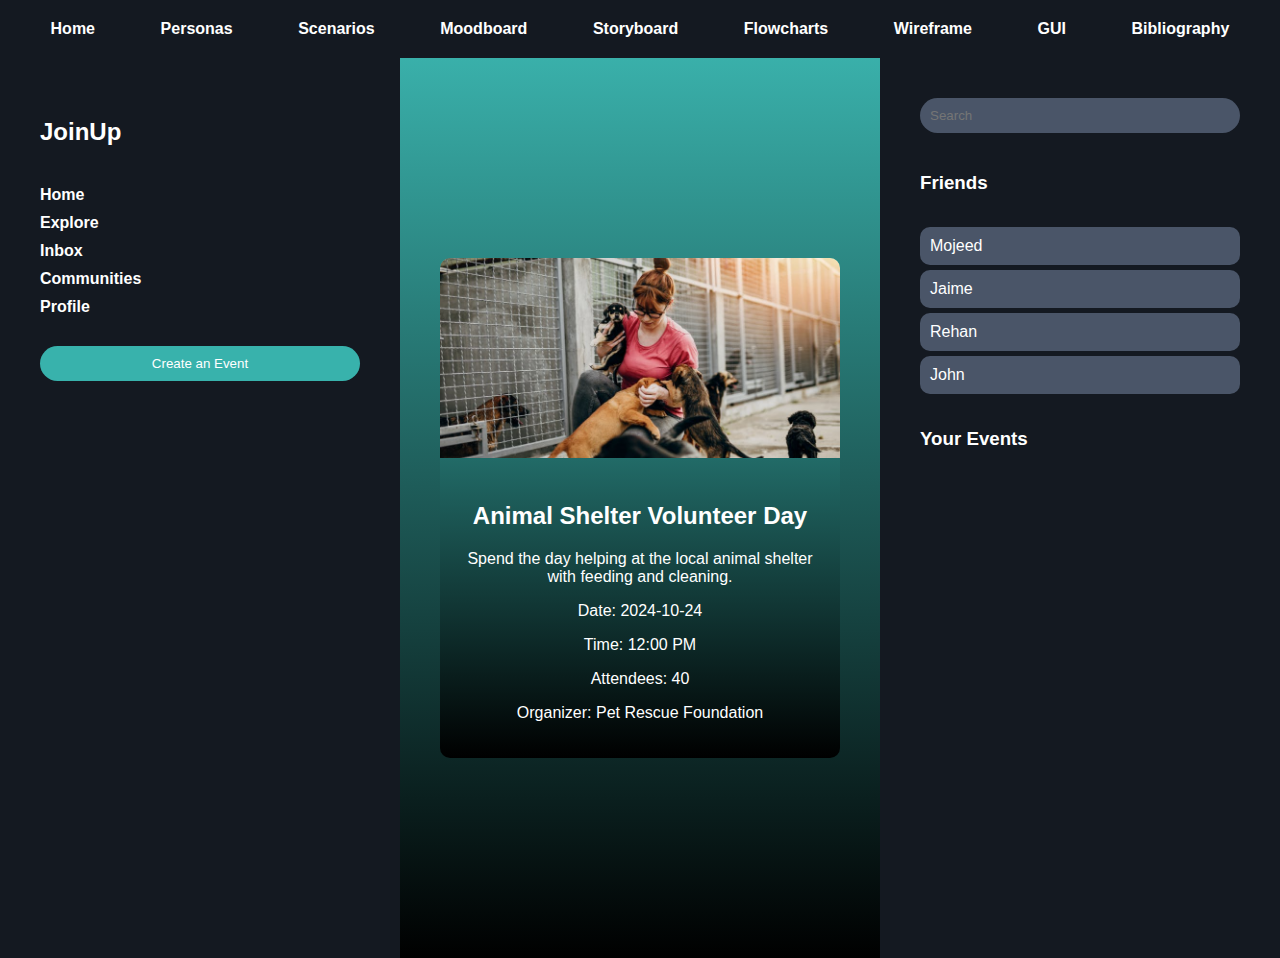
==== index.html @ 07822eeb "Added index file" ====
<!DOCTYPE html>
<html lang="en">
<head>
  <meta charset="UTF-8">
  <meta name="viewport" content="width=device-width, initial-scale=1.0">
  <title>JoinUp</title>
  <link rel="icon" href="handshake.svg" type="image/svg">
  <link rel="stylesheet" href="styles.css">
</head>
<body>
    <div>
        <nav class="navi">
          <a href="index.html" class="nav-item">Home</a>
          <a href="personage.png" target="_blank" class="nav-item">Personas</a>
          <a href="scenario.png" target="_blank" class="nav-item">Scenarios</a>
          <a href="Moodboard.jpg" target="_blank" class="nav-item">Moodboard</a>
          <a href="JoinUpStoryboard.png" target="_blank" class="nav-item">Storyboard</a>
          <a href="#" class="nav-item">Flowcharts</a>
          <a href="#" class="nav-item">Wireframe</a>
          <a href="#" class="nav-item">GUI</a>
          <a href="#" class="nav-item">Bibliography</a>
        </nav>
      </div>
      
  <div class="container">
    <!-- Left Sidebar -->
    <div class="sidebar">
      <h2>JoinUp</h2>
      <nav>
        <a href="#" class="nav-item">Home</a>
        <a href="#" class="nav-item">Explore</a>
        <a href="#" class="nav-item">Inbox</a>
        <a href="#" class="nav-item">Communities</a>
        <a href="#" class="nav-item">Profile</a>
      </nav>
      <button id="create-event-button" class="create-event-btn">Create an Event</button>

    </div>

    <!-- Main Content -->
    <div class="main-content">
        
      <div class="card" id="event-card">
        <img id="event-image" src="/animalShelter.png" alt="Event Image">
        <div class="card-content">
          <h2 id="event-title">Event Title</h2>
          <p id="event-description">Event Description</p>
          <p>Date: <span id="event-date"></span></p>
          <p>Time: <span id="event-time"></span></p>
          <p>Attendees: <span id="event-attendees"></span></p>
          <p>Organizer: <span id="event-organizer"></span></p>
        </div>
      </div>
    </div>

    <!-- Right Sidebar -->
<div class="sidebar">
    <input type="text" class="search-bar" placeholder="Search">
    <h3>Friends</h3>
    <div class="friend-list">
      <div class="friend-item">Mojeed</div>
      <div class="friend-item">Jaime</div>
      <div class="friend-item">Rehan</div>
      <div class="friend-item">John</div>
    </div>
    <h3>Your Events</h3>
    <div class="user-event" id="your-events-list">
      <!-- Events will be added here -->
    </div>
  </div>
  
  <script src="script.js"></script>
</body>
</html>
---- styles.css ----
* {
    box-sizing: border-box;
  }
  body, html {
    margin: 0;
    font-family: Arial, sans-serif;
    color: white;
    background-image: linear-gradient(#3dbbb5, black);
  }
  .container {
    display: flex;
    height: 100vh;
  }
  .sidebar {
    width: 400px;
    padding: 40px;
    background-color: #141921;
    display: flex;
    flex-direction: column;
  }
  .sidebar h2 {
    font-size: 24px;
    margin-bottom: 30px;
  }
  .nav-item {
    margin: 10px 0;
    color: #a0aec0;
    text-decoration: none;
    display: block;
  }
  .create-event-btn {
    background-color: #38b2ac;
    color: white;
    padding: 10px;
    border: none;
    border-radius: 20px;
    margin-top: 20px;
  }
  .main-content {
    flex: 1;
    display: flex;
    align-items: center;
    justify-content: center;
  }
  .card {
    width: 400px;
    background-image: linear-gradient(#38b2ac, black);
    border-radius: 10px;
    overflow: hidden;
    text-align: center;
    position: relative;
    transition: transform 0.5s ease, opacity 0.5s ease;
  }

  .card.swipe-left {
    transform: translateX(-100%);
    opacity: 0;
  }
  
  .card.swipe-right {
    transform: translateX(100%);
    opacity: 0;
  }
  
  .card.reset {
    transform: translateX(0);
    opacity: 1;
  }
  .card img {
    width: 100%;
    height: 200px;
    object-fit: cover;
  }
  .card-content {
    padding: 20px;
  }
  .search-bar {
    width: 100%;
    padding: 10px;
    border-radius: 20px;
    background-color: #4a5568;
    border: none;
    color: #a0aec0;
    margin-bottom: 20px;
  }
  .friend-list, .user-event {
    margin: 10px 0;
  }
  .friend-item {
    background-color: #4a5568;
    padding: 10px;
    margin: 5px 0;
    border-radius: 10px;
  }
  .user-event {
    margin: 10px 0;
    color: #a0aec0;
  }
  .user-event-item {
    background-color: #4a5568;
    padding: 10px;
    margin: 5px 0;
    border-radius: 10px;
  }
  
  .navi {
    display: flex;
    justify-content: space-evenly; /* Centers the links horizontally */
    gap: 25px; /* Adds space between each link */
    background-color: #141921; /* Optional: background color for the navbar */
    padding: 10px; /* Optional: padding around the navbar */
  }
  
  .nav-item {
    text-decoration: none;
    color: white;
    font-weight: bold;
  }
  
  .nav-item:hover {
    color: #38b2ac; /* Optional: color change on hover */
  }
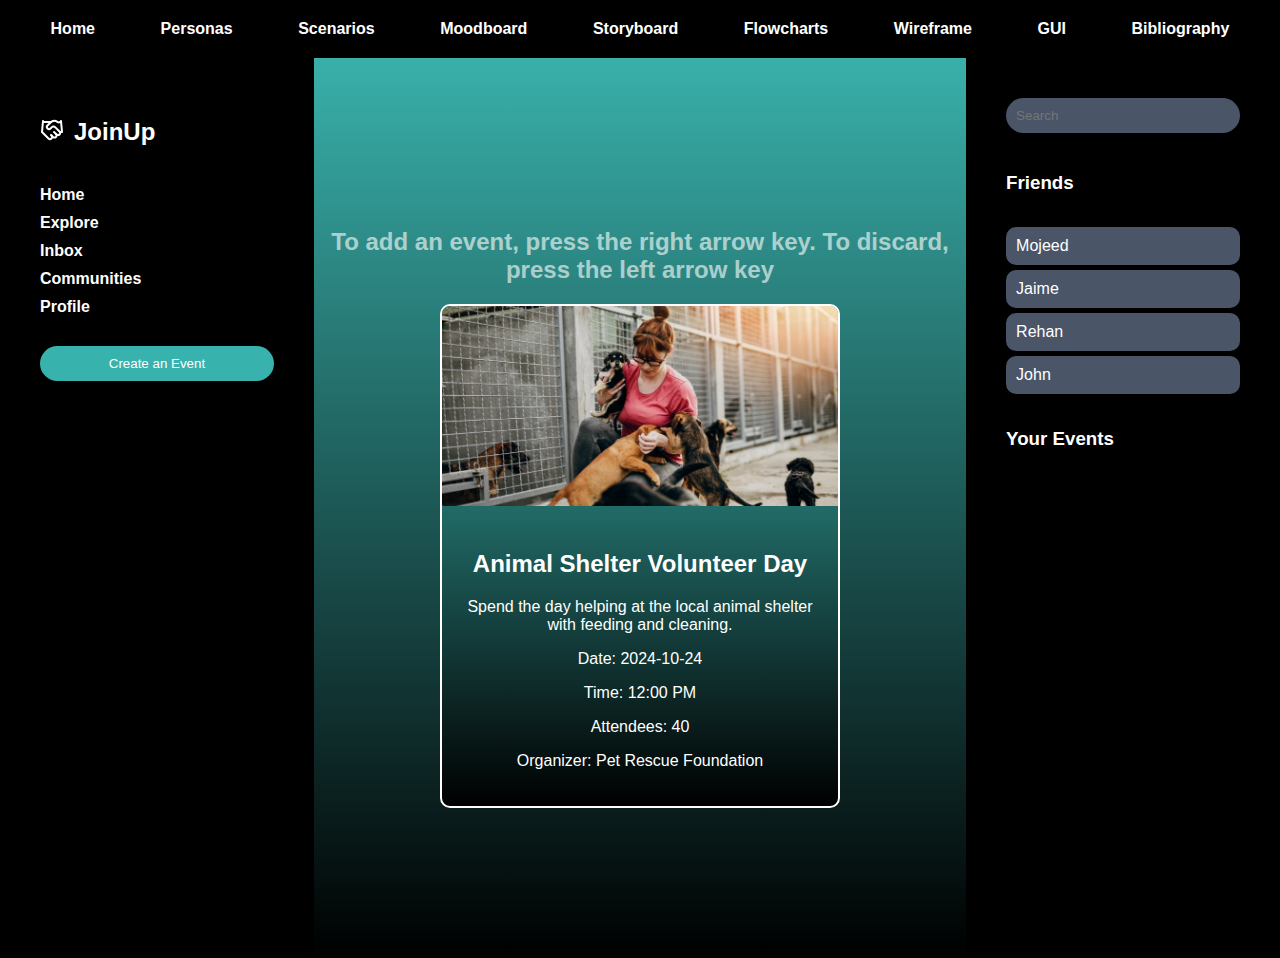
==== commit c78bdbc1: "Added profiles pages and community" ====
--- a/index.html
+++ b/index.html
@@ -3,9 +3,9 @@
 <head>
   <meta charset="UTF-8">
   <meta name="viewport" content="width=device-width, initial-scale=1.0">
-  <title>JoinUp</title>
+  <title>JoinUp-Complete</title>
   <link rel="icon" href="handshake.svg" type="image/svg">
-  <link rel="stylesheet" href="styles.css">
+  <link rel="stylesheet" href="styles-complete.css">
 </head>
 <body>
     <div>
@@ -15,9 +15,9 @@
           <a href="scenario.png" target="_blank" class="nav-item">Scenarios</a>
           <a href="Moodboard.jpg" target="_blank" class="nav-item">Moodboard</a>
           <a href="JoinUpStoryboard.png" target="_blank" class="nav-item">Storyboard</a>
-          <a href="#" class="nav-item">Flowcharts</a>
-          <a href="#" class="nav-item">Wireframe</a>
-          <a href="#" class="nav-item">GUI</a>
+          <a href="joinFlowchart.jpg" target="_blank" class="nav-item">Flowcharts</a>
+          <a href="wireframe.png" target="_blank" class="nav-item">Wireframe</a>
+          <a href="index.html" target="_blank" class="nav-item">GUI</a>
           <a href="#" class="nav-item">Bibliography</a>
         </nav>
       </div>
@@ -25,13 +25,16 @@
   <div class="container">
     <!-- Left Sidebar -->
     <div class="sidebar">
-      <h2>JoinUp</h2>
+      <div class="contain">
+      <div id = "joinuplogo" style="margin-top:20px;"> <img src="handshake.svg"> </div>
+        <div><h2>JoinUp</h2></div>
+      </div>
       <nav>
-        <a href="#" class="nav-item">Home</a>
+        <a href="index.html" class="nav-item">Home</a>
         <a href="#" class="nav-item">Explore</a>
         <a href="#" class="nav-item">Inbox</a>
-        <a href="#" class="nav-item">Communities</a>
-        <a href="#" class="nav-item">Profile</a>
+        <a href="communityPage.html" class="nav-item">Communities</a>
+        <a href="profilePage.html" class="nav-item">Profile</a>
       </nav>
       <button id="create-event-button" class="create-event-btn">Create an Event</button>
 
@@ -39,6 +42,8 @@
 
     <!-- Main Content -->
     <div class="main-content">
+
+      <div><h2 style="opacity: 0.6;">To add an event, press the right arrow key. To discard, press the left arrow key</h2></div>
         
       <div class="card" id="event-card">
         <img id="event-image" src="/animalShelter.png" alt="Event Image">
@@ -69,6 +74,6 @@
     </div>
   </div>
   
-  <script src="script.js"></script>
+  <script src="script-complete.js"></script>
 </body>
 </html>
--- a/styles-complete.css
+++ b/styles-complete.css
@@ -0,0 +1,135 @@
+* {
+    box-sizing: border-box;
+  }
+  body, html {
+    margin: 0;
+    font-family: Arial, sans-serif;
+    color: white;
+    background-image: linear-gradient(#3dbbb5, black);
+  }
+  .container {
+    display: flex;
+    height: 100vh;
+  }
+  .sidebar {
+    width: 400px;
+    padding: 40px;
+    background-color: black;
+    display: flex;
+    flex-direction: column;
+  }
+  .sidebar h2 {
+    font-size: 24px;
+    margin-bottom: 30px;
+  }
+  .nav-item {
+    margin: 10px 0;
+    color: #a0aec0;
+    text-decoration: none;
+    display: block;
+  }
+  .create-event-btn {
+    background-color: #38b2ac;
+    color: white;
+    padding: 10px;
+    border: none;
+    border-radius: 20px;
+    margin-top: 20px;
+  }
+  .main-content {
+    display: flex;
+    flex-direction: column;
+    align-items: center;
+    justify-content: center;
+    text-align: center;
+  }
+  .card {
+    width: 400px;
+    background-image: linear-gradient(#38b2ac, black);
+    border-color: white;
+    border-radius: 10px;
+    border-width: 2px;
+    overflow: hidden;
+    text-align: center;
+    position: relative;
+    transition: transform 0.5s ease, opacity 0.5s ease;
+    border-style: solid;
+  }
+
+  .card.swipe-left {
+    transform: translateX(-100%);
+    opacity: 0;
+  }
+  
+  .card.swipe-right {
+    transform: translateX(100%);
+    opacity: 0;
+  }
+  
+  .card.reset {
+    transform: translateX(0);
+    opacity: 1;
+  }
+  .card img {
+    width: 100%;
+    height: 200px;
+    object-fit: cover;
+  }
+  .card-content {
+    padding: 20px;
+  }
+  .search-bar {
+    width: 100%;
+    padding: 10px;
+    border-radius: 20px;
+    background-color: #4a5568;
+    border: none;
+    color: #a0aec0;
+    margin-bottom: 20px;
+  }
+  .friend-list, .user-event {
+    margin: 10px 0;
+  }
+  .friend-item {
+    background-color: #4a5568;
+    padding: 10px;
+    margin: 5px 0;
+    border-radius: 10px;
+  }
+  .user-event {
+    margin: 10px 0;
+    color: #a0aec0;
+  }
+  .user-event-item {
+    background-color: #4a5568;
+    padding: 10px;
+    margin: 5px 0;
+    border-radius: 10px;
+  }
+  
+  .navi {
+    display: flex;
+    justify-content: space-evenly; /* Centers the links horizontally */
+    gap: 25px; /* Adds space between each link */
+    background-color: black; /* Optional: background color for the navbar */
+    padding: 10px; /* Optional: padding around the navbar */
+  }
+  
+  .nav-item {
+    text-decoration: none;
+    color: white;
+    font-weight: bold;
+  }
+  
+  .nav-item:hover {
+    color: #38b2ac; /* Optional: color change on hover */
+  }
+
+  .contain {
+    display:flex;
+    justify-content: left;
+    align-items: flex-start;
+    gap:10px;
+  }
+  
+  